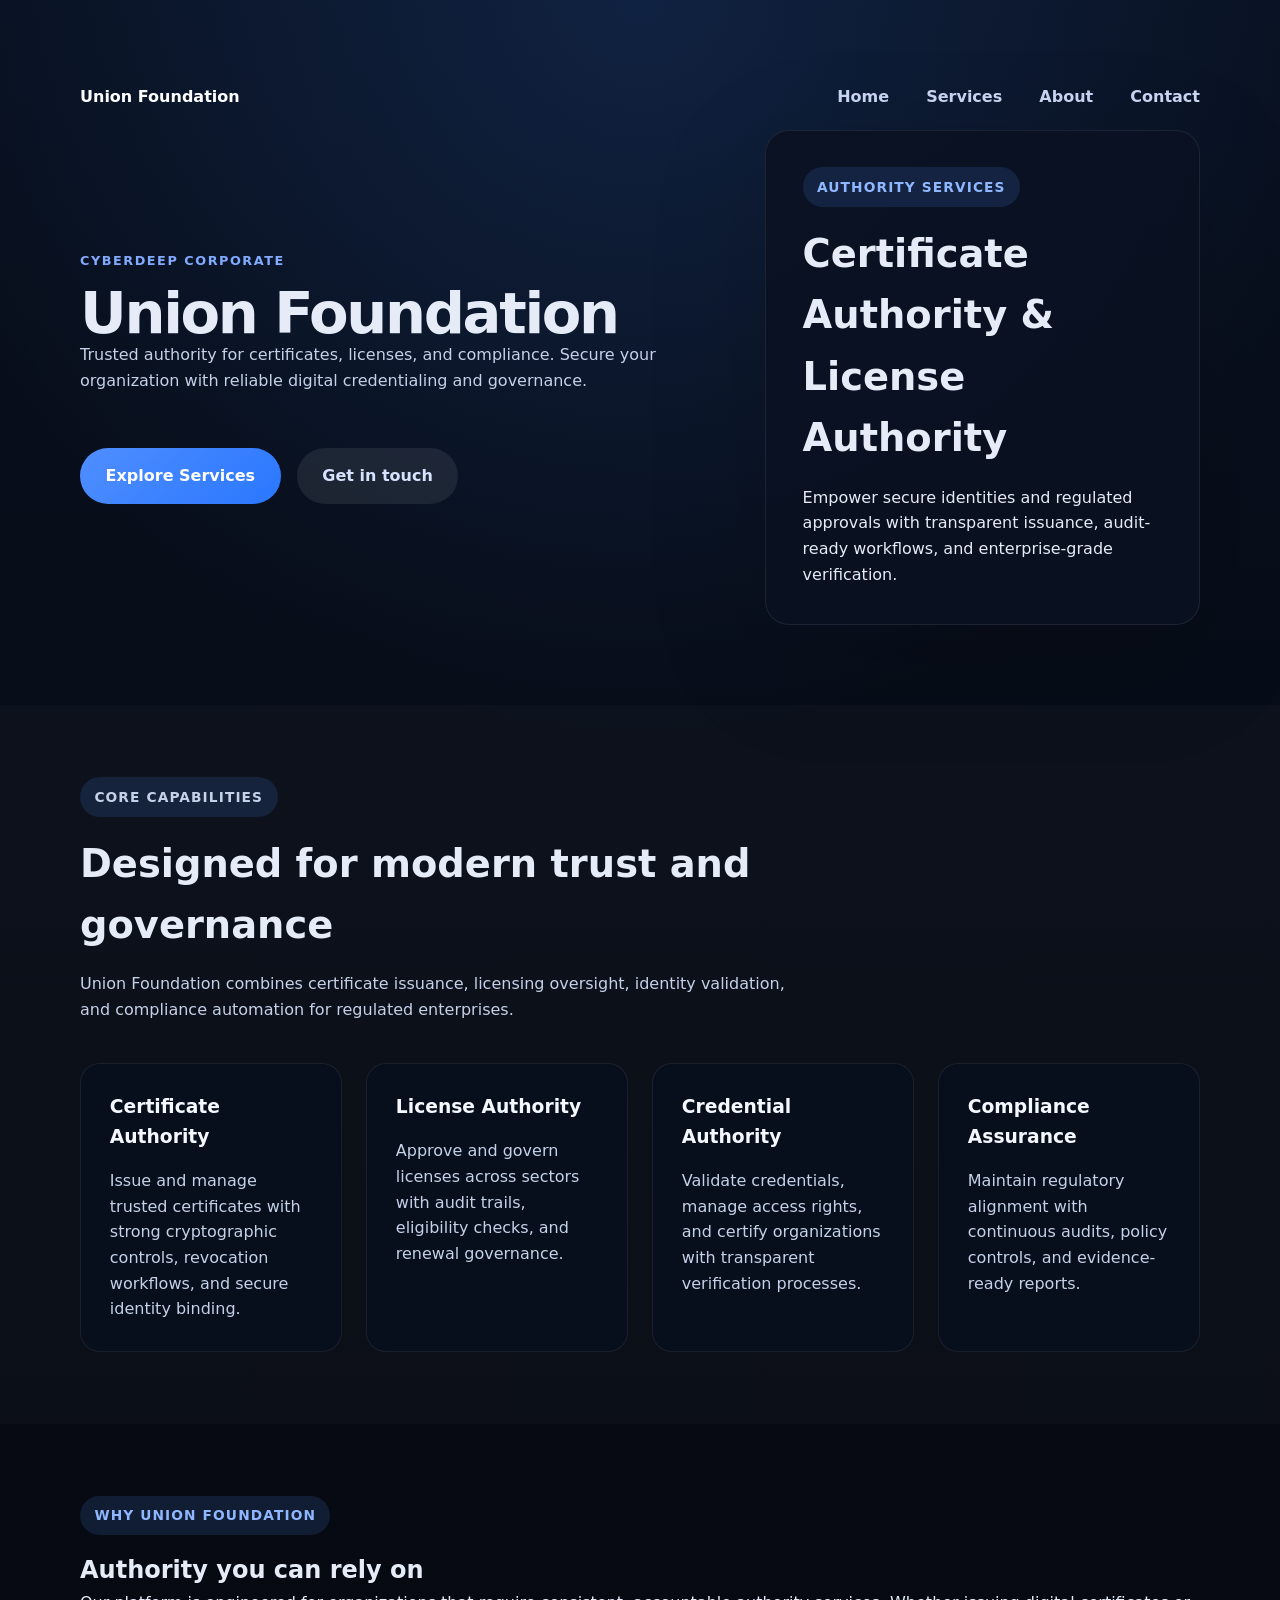
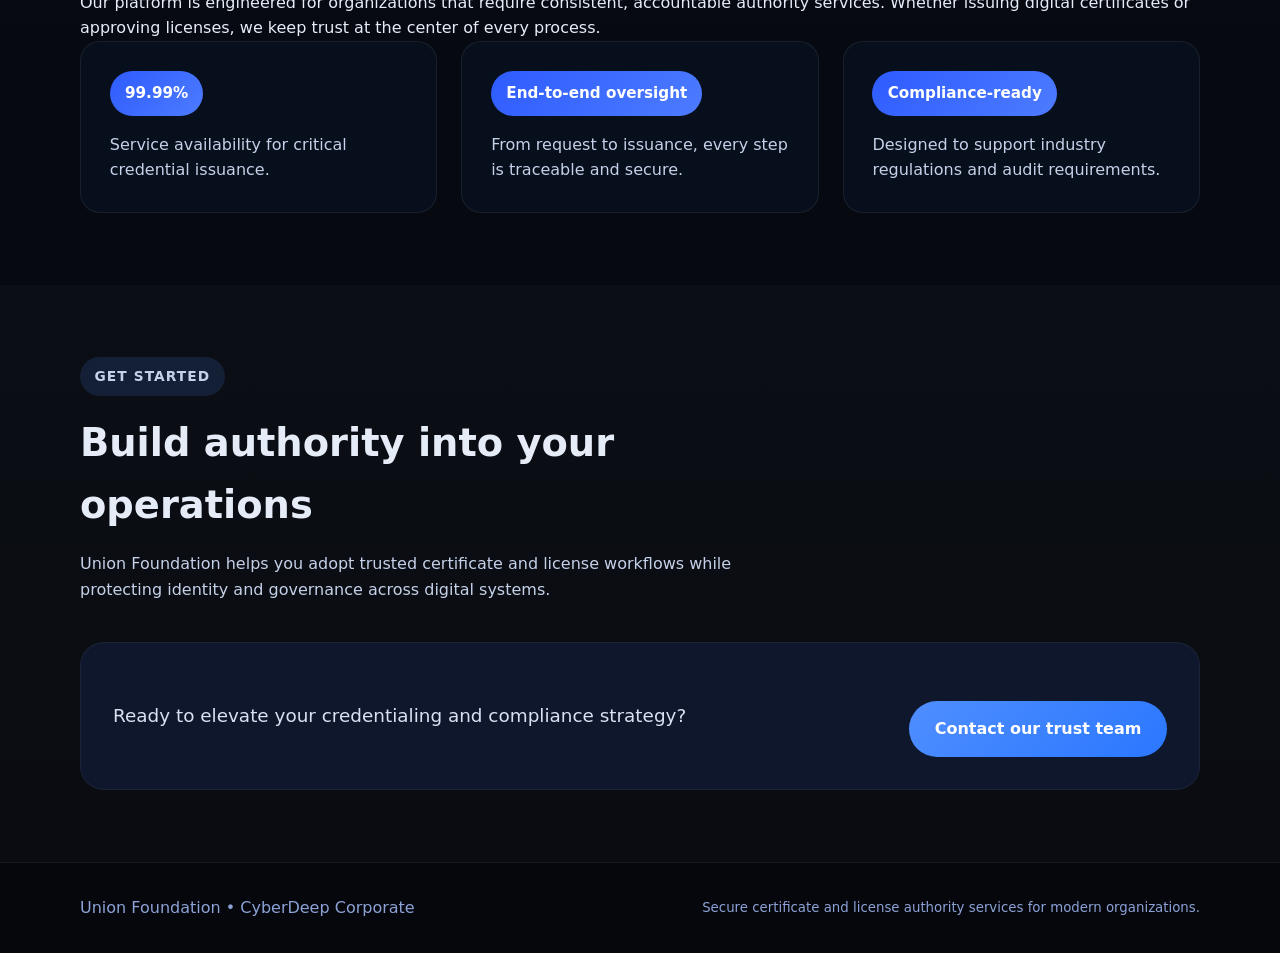
==== index.html @ 6bdfefaf "Maiden Commit" ====
<!DOCTYPE html>
<html lang="en">
  <head>
    <meta charset="UTF-8" />
    <meta name="viewport" content="width=device-width, initial-scale=1.0" />
    <meta name="theme-color" content="#0b1320" />
    <title>Union Foundation | CyberDeep Corporate</title>
    <meta
      name="description"
      content="Union Foundation is the trusted authority for certificates, licenses, and digital compliance under CyberDeep Corporate."
    />
    <link rel="stylesheet" href="styles.css" />
  </head>
  <body>
    <header class="site-header">
      <div class="container site-nav-wrap">
        <a class="brand-link" href="index.html">Union Foundation</a>
        <nav class="site-nav">
          <a href="index.html">Home</a>
          <a href="services.html">Services</a>
          <a href="about.html">About</a>
          <a href="contact.html">Contact</a>
        </nav>
      </div>

      <div class="container header-grid">
        <div>
          <p class="brand-label">CyberDeep Corporate</p>
          <h1>Union Foundation</h1>
          <p class="hero-copy">
            Trusted authority for certificates, licenses, and compliance. Secure your
            organization with reliable digital credentialing and governance.
          </p>
          <div class="hero-actions">
            <a class="btn" href="services.html">Explore Services</a>
            <a class="btn btn-secondary" href="contact.html">Get in touch</a>
          </div>
        </div>
        <div class="hero-panel">
          <span class="panel-tag">Authority Services</span>
          <h2>Certificate Authority &amp; License Authority</h2>
          <p>
            Empower secure identities and regulated approvals with transparent
            issuance, audit-ready workflows, and enterprise-grade verification.
          </p>
        </div>
      </div>
    </header>

    <main>
      <section class="section section-alt">
        <div class="container">
          <div class="section-heading">
            <p class="eyebrow">Core Capabilities</p>
            <h2>Designed for modern trust and governance</h2>
            <p>
              Union Foundation combines certificate issuance, licensing oversight,
              identity validation, and compliance automation for regulated enterprises.
            </p>
          </div>

          <div class="feature-grid">
            <article class="feature-card">
              <h3>Certificate Authority</h3>
              <p>
                Issue and manage trusted certificates with strong cryptographic controls,
                revocation workflows, and secure identity binding.
              </p>
            </article>
            <article class="feature-card">
              <h3>License Authority</h3>
              <p>
                Approve and govern licenses across sectors with audit trails,
                eligibility checks, and renewal governance.
              </p>
            </article>
            <article class="feature-card">
              <h3>Credential Authority</h3>
              <p>
                Validate credentials, manage access rights, and certify organizations
                with transparent verification processes.
              </p>
            </article>
            <article class="feature-card">
              <h3>Compliance Assurance</h3>
              <p>
                Maintain regulatory alignment with continuous audits, policy controls,
                and evidence-ready reports.
              </p>
            </article>
          </div>
        </div>
      </section>

      <section class="section">
        <div class="container two-column">
          <div>
            <p class="eyebrow">Why Union Foundation</p>
            <h2>Authority you can rely on</h2>
            <p>
              Our platform is engineered for organizations that require consistent,
              accountable authority services. Whether issuing digital certificates
              or approving licenses, we keep trust at the center of every process.
            </p>
          </div>
          <div class="stats-grid">
            <div class="stat-card">
              <span>99.99%</span>
              <p>Service availability for critical credential issuance.</p>
            </div>
            <div class="stat-card">
              <span>End-to-end oversight</span>
              <p>From request to issuance, every step is traceable and secure.</p>
            </div>
            <div class="stat-card">
              <span>Compliance-ready</span>
              <p>Designed to support industry regulations and audit requirements.</p>
            </div>
          </div>
        </div>
      </section>

      <section class="section section-alt" id="discover">
        <div class="container">
          <div class="section-heading">
            <p class="eyebrow">Get started</p>
            <h2>Build authority into your operations</h2>
            <p>
              Union Foundation helps you adopt trusted certificate and license
              workflows while protecting identity and governance across digital systems.
            </p>
          </div>
          <div class="cta-panel">
            <p>Ready to elevate your credentialing and compliance strategy?</p>
            <a class="btn" href="contact.html">Contact our trust team</a>
          </div>
        </div>
      </section>
    </main>

    <footer class="site-footer">
      <div class="container footer-grid">
        <p>Union Foundation • CyberDeep Corporate</p>
        <small>Secure certificate and license authority services for modern organizations.</small>
      </div>
    </footer>
  </body>
</html>
---- styles.css ----
* {
  box-sizing: border-box;
}

:root {
  color-scheme: dark;
  font-family: Inter, ui-sans-serif, system-ui, -apple-system, BlinkMacSystemFont, "Segoe UI", sans-serif;
  background: #070b14;
  color: #e5ecf7;
  line-height: 1.6;
}

html {
  scroll-behavior: smooth;
}

body {
  margin: 0;
  min-height: 100vh;
  background: radial-gradient(circle at top, rgba(59, 130, 246, 0.16), transparent 28%),
    linear-gradient(180deg, #08101f 0%, #070b14 42%, #05070c 100%);
}

img {
  max-width: 100%;
}

.container {
  width: min(1120px, calc(100% - 2rem));
  margin: 0 auto;
}

.site-header {
  padding: 4rem 0 5rem;
}

.header-grid {
  display: grid;
  gap: 2rem;
  grid-template-columns: minmax(0, 1.35fr) minmax(320px, 0.9fr);
  align-items: center;
}

.brand-label {
  margin: 0 0 1rem;
  color: #82aaff;
  font-weight: 700;
  letter-spacing: 0.12em;
  text-transform: uppercase;
  font-size: 0.8rem;
}

h1,
h2,
h3,
p {
  margin: 0;
}

h1 {
  font-size: clamp(3rem, 4.5vw, 4.8rem);
  line-height: 0.95;
  letter-spacing: -0.04em;
}

.hero-copy,
.section-heading p,
.feature-card p,
.stat-card p,
.process-step p,
.contact-card p,
.contact-note {
  color: #c5d1e8;
}

.hero-panel {
  padding: 2.3rem;
  border: 1px solid rgba(255, 255, 255, 0.08);
  background: rgba(10, 18, 34, 0.92);
  border-radius: 1.5rem;
  box-shadow: 0 32px 120px rgba(0, 0, 0, 0.16);
}

.panel-tag,
.eyebrow {
  display: inline-flex;
  margin-bottom: 1rem;
  padding: 0.55rem 0.9rem;
  background: rgba(80, 145, 255, 0.14);
  color: #8fb7ff;
  border-radius: 999px;
  font-size: 0.86rem;
  font-weight: 700;
  letter-spacing: 0.08em;
  text-transform: uppercase;
}

.hero-panel h2,
.section-heading h2,
.contact-panel h2 {
  font-size: clamp(2rem, 3vw, 2.8rem);
  margin: 0 0 1rem;
}

.btn {
  display: inline-flex;
  margin-top: 1.6rem;
  padding: 0.95rem 1.6rem;
  border-radius: 999px;
  background: linear-gradient(135deg, #4f8eff, #2a77ff);
  color: #fff;
  text-decoration: none;
  font-weight: 700;
  transition: transform 180ms ease, box-shadow 180ms ease;
}

.btn:hover {
  transform: translateY(-1px);
  box-shadow: 0 18px 40px rgba(46, 103, 255, 0.22);
}

.section {
  padding: 4.5rem 0;
}

.section-alt {
  background: rgba(255, 255, 255, 0.02);
}

.section-heading {
  max-width: 720px;
  margin-bottom: 2.5rem;
}

.feature-grid,
.stats-grid,
.process-grid {
  display: grid;
  gap: 1.5rem;
}

.feature-grid {
  grid-template-columns: repeat(auto-fit, minmax(220px, 1fr));
}

.feature-card,
.stat-card,
.process-step,
.contact-card {
  background: rgba(8, 16, 30, 0.92);
  border: 1px solid rgba(255, 255, 255, 0.07);
  border-radius: 1.25rem;
  padding: 1.8rem;
}

.feature-card h3,
.process-step h3 {
  margin: 0 0 1rem;
  color: #f5f8ff;
}

.stats-grid {
  grid-template-columns: repeat(3, minmax(0, 1fr));
}

.stat-card span,
.process-step span {
  display: inline-flex;
  align-items: center;
  justify-content: center;
  width: 3.2rem;
  height: 3.2rem;
  margin-bottom: 1rem;
  border-radius: 50%;
  background: linear-gradient(135deg, #2e5bff, #4d7cff);
  color: white;
  font-weight: 700;
}

.stat-card span {
  width: auto;
  height: auto;
  padding: 0.65rem 0.95rem;
  border-radius: 999px;
  font-size: 0.95rem;
}

.process-grid {
  grid-template-columns: repeat(4, minmax(0, 1fr));
}

.process-step {
  background: rgba(7, 11, 20, 0.98);
}

.contact-panel {
  display: grid;
  gap: 1.75rem;
  grid-template-columns: 1.3fr 0.9fr;
  align-items: center;
}

.contact-card {
  border: 1px solid rgba(255, 255, 255, 0.08);
  padding: 2rem;
}

.contact-label {
  margin-bottom: 1rem;
  font-weight: 700;
  letter-spacing: 0.04em;
  color: #82aaff;
}

.contact-link {
  display: inline-block;
  margin-bottom: 0.75rem;
  color: #ffffff;
  text-decoration: none;
  font-size: 1.1rem;
  font-weight: 700;
}

.contact-link:hover {
  text-decoration: underline;
}

.contact-note {
  color: #91a7d1;
  font-size: 0.95rem;
}

.site-footer {
  padding: 2rem 0;
  border-top: 1px solid rgba(255, 255, 255, 0.06);
}

.footer-grid {
  display: flex;
  justify-content: space-between;
  gap: 1rem;
  align-items: center;
}

.footer-grid p,
.footer-grid small {
  margin: 0;
  color: #8ca2d6;
}

.site-nav-wrap {
  display: flex;
  justify-content: space-between;
  align-items: center;
  padding: 1.25rem 0;
}

.brand-link {
  font-size: 1rem;
  color: #ffffff;
  font-weight: 700;
  text-decoration: none;
}

.site-nav a {
  color: #cbd7f5;
  text-decoration: none;
  margin-left: 2rem;
  font-weight: 600;
}

.site-nav a:hover {
  color: #ffffff;
}

.hero-actions {
  display: flex;
  gap: 1rem;
  flex-wrap: wrap;
  margin-top: 1.8rem;
}

.btn-secondary {
  background: rgba(255, 255, 255, 0.08);
  color: #d7e2ff;
}

.btn-secondary:hover {
  transform: translateY(-1px);
  box-shadow: 0 20px 50px rgba(97, 111, 255, 0.16);
}

.cta-panel {
  display: flex;
  align-items: center;
  justify-content: space-between;
  gap: 1.5rem;
  padding: 2rem;
  border-radius: 1.5rem;
  background: rgba(15, 25, 46, 0.95);
  border: 1px solid rgba(255, 255, 255, 0.06);
}

.cta-panel p {
  margin: 0;
  font-size: 1.15rem;
  color: #dbe0f3;
}

@media (max-width: 900px) {
  .header-grid,
  .contact-panel,
  .two-column,
  .site-nav-wrap,
  .cta-panel {
    grid-template-columns: 1fr;
    flex-direction: column;
    align-items: stretch;
  }

  .stats-grid,
  .process-grid {
    grid-template-columns: 1fr 1fr;
  }

  .site-nav {
    display: flex;
    flex-wrap: wrap;
    margin-top: 1rem;
  }

  .site-nav a {
    margin-left: 0;
    margin-right: 1.5rem;
  }
}

@media (max-width: 640px) {
  .hero-panel,
  .feature-card,
  .stat-card,
  .process-step,
  .contact-card,
  .cta-panel {
    padding: 1.5rem;
  }

  .stats-grid,
  .process-grid {
    grid-template-columns: 1fr;
  }

  .btn {
    width: 100%;
    justify-content: center;
  }
}
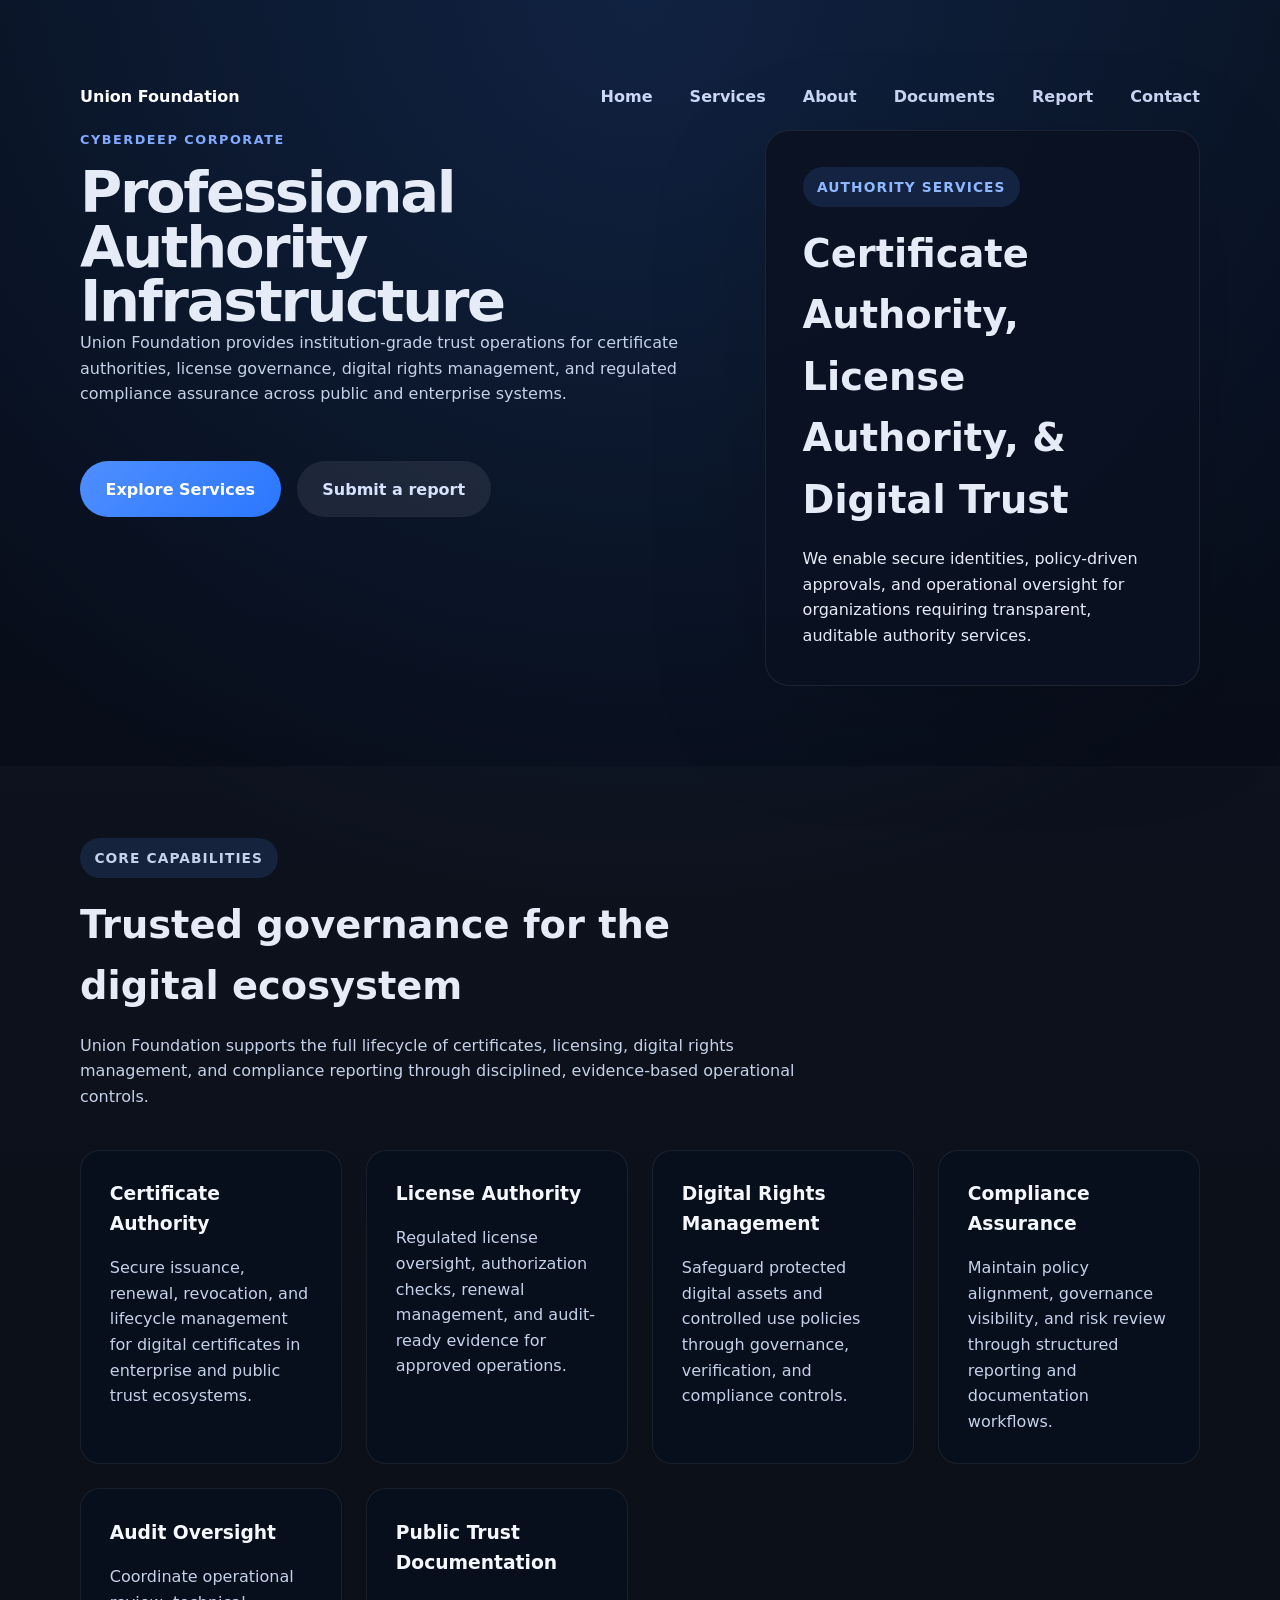
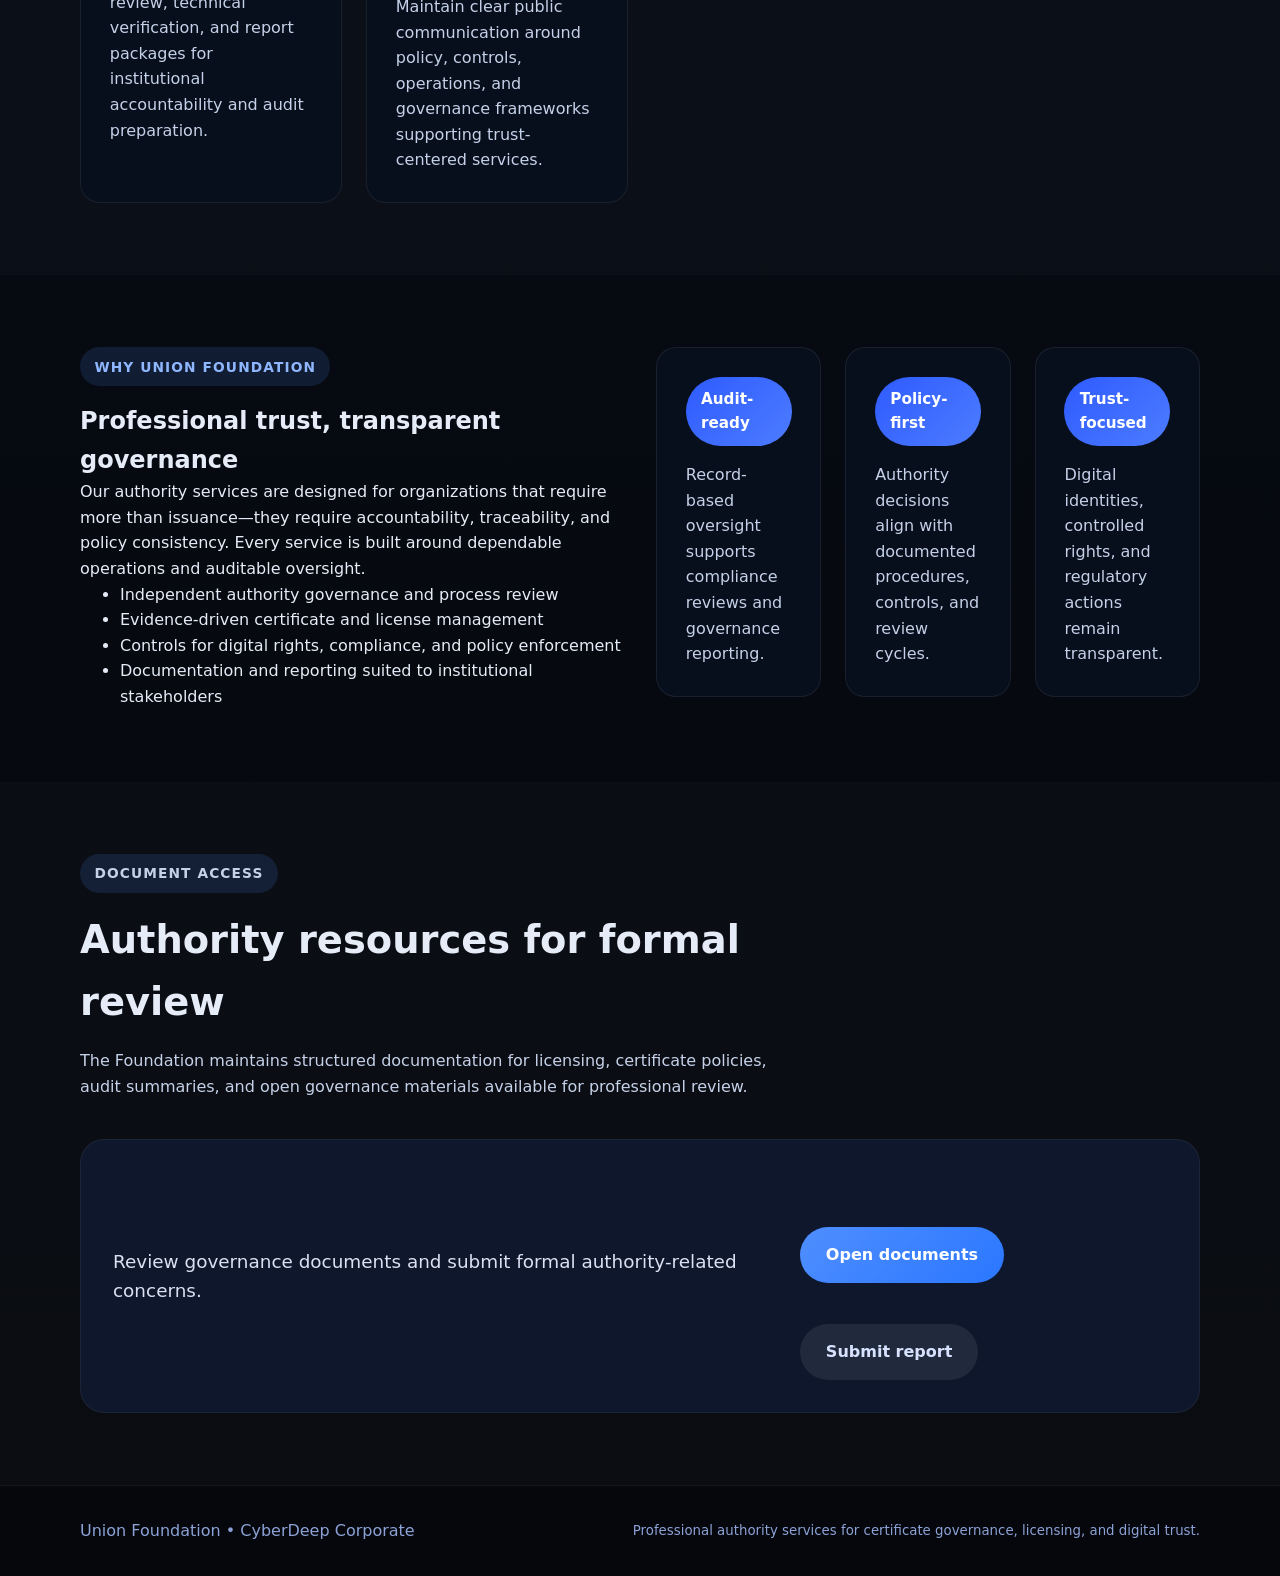
==== commit 82a42544: "Site Remake" ====
--- a/index.html
+++ b/index.html
@@ -7,7 +7,7 @@
     <title>Union Foundation | CyberDeep Corporate</title>
     <meta
       name="description"
-      content="Union Foundation is the trusted authority for certificates, licenses, and digital compliance under CyberDeep Corporate."
+      content="Union Foundation provides professional authority services including certificate issuance, licensing governance, digital rights management, audit assurance, and governance documentation."
     />
     <link rel="stylesheet" href="styles.css" />
   </head>
@@ -19,6 +19,8 @@
           <a href="index.html">Home</a>
           <a href="services.html">Services</a>
           <a href="about.html">About</a>
+          <a href="documents/index.html">Documents</a>
+          <a href="report.html">Report</a>
           <a href="contact.html">Contact</a>
         </nav>
       </div>
@@ -26,22 +28,23 @@
       <div class="container header-grid">
         <div>
           <p class="brand-label">CyberDeep Corporate</p>
-          <h1>Union Foundation</h1>
+          <h1>Professional Authority Infrastructure</h1>
           <p class="hero-copy">
-            Trusted authority for certificates, licenses, and compliance. Secure your
-            organization with reliable digital credentialing and governance.
+            Union Foundation provides institution-grade trust operations for
+            certificate authorities, license governance, digital rights management,
+            and regulated compliance assurance across public and enterprise systems.
           </p>
           <div class="hero-actions">
             <a class="btn" href="services.html">Explore Services</a>
-            <a class="btn btn-secondary" href="contact.html">Get in touch</a>
+            <a class="btn btn-secondary" href="report.html">Submit a report</a>
           </div>
         </div>
         <div class="hero-panel">
           <span class="panel-tag">Authority Services</span>
-          <h2>Certificate Authority &amp; License Authority</h2>
+          <h2>Certificate Authority, License Authority, &amp; Digital Trust</h2>
           <p>
-            Empower secure identities and regulated approvals with transparent
-            issuance, audit-ready workflows, and enterprise-grade verification.
+            We enable secure identities, policy-driven approvals, and operational oversight for
+            organizations requiring transparent, auditable authority services.
           </p>
         </div>
       </div>
@@ -52,10 +55,11 @@
         <div class="container">
           <div class="section-heading">
             <p class="eyebrow">Core Capabilities</p>
-            <h2>Designed for modern trust and governance</h2>
+            <h2>Trusted governance for the digital ecosystem</h2>
             <p>
-              Union Foundation combines certificate issuance, licensing oversight,
-              identity validation, and compliance automation for regulated enterprises.
+              Union Foundation supports the full lifecycle of certificates, licensing,
+              digital rights management, and compliance reporting through disciplined,
+              evidence-based operational controls.
             </p>
           </div>
 
@@ -63,29 +67,43 @@
             <article class="feature-card">
               <h3>Certificate Authority</h3>
               <p>
-                Issue and manage trusted certificates with strong cryptographic controls,
-                revocation workflows, and secure identity binding.
+                Secure issuance, renewal, revocation, and lifecycle management for digital
+                certificates in enterprise and public trust ecosystems.
               </p>
             </article>
             <article class="feature-card">
               <h3>License Authority</h3>
               <p>
-                Approve and govern licenses across sectors with audit trails,
-                eligibility checks, and renewal governance.
+                Regulated license oversight, authorization checks, renewal management,
+                and audit-ready evidence for approved operations.
               </p>
             </article>
             <article class="feature-card">
-              <h3>Credential Authority</h3>
+              <h3>Digital Rights Management</h3>
               <p>
-                Validate credentials, manage access rights, and certify organizations
-                with transparent verification processes.
+                Safeguard protected digital assets and controlled use policies through
+                governance, verification, and compliance controls.
               </p>
             </article>
             <article class="feature-card">
               <h3>Compliance Assurance</h3>
               <p>
-                Maintain regulatory alignment with continuous audits, policy controls,
-                and evidence-ready reports.
+                Maintain policy alignment, governance visibility, and risk review through
+                structured reporting and documentation workflows.
+              </p>
+            </article>
+            <article class="feature-card">
+              <h3>Audit Oversight</h3>
+              <p>
+                Coordinate operational review, technical verification, and report packages
+                for institutional accountability and audit preparation.
+              </p>
+            </article>
+            <article class="feature-card">
+              <h3>Public Trust Documentation</h3>
+              <p>
+                Maintain clear public communication around policy, controls, operations,
+                and governance frameworks supporting trust-centered services.
               </p>
             </article>
           </div>
@@ -96,25 +114,31 @@
         <div class="container two-column">
           <div>
             <p class="eyebrow">Why Union Foundation</p>
-            <h2>Authority you can rely on</h2>
+            <h2>Professional trust, transparent governance</h2>
             <p>
-              Our platform is engineered for organizations that require consistent,
-              accountable authority services. Whether issuing digital certificates
-              or approving licenses, we keep trust at the center of every process.
+              Our authority services are designed for organizations that require more than
+              issuance—they require accountability, traceability, and policy consistency.
+              Every service is built around dependable operations and auditable oversight.
             </p>
+            <ul class="check-list">
+              <li>Independent authority governance and process review</li>
+              <li>Evidence-driven certificate and license management</li>
+              <li>Controls for digital rights, compliance, and policy enforcement</li>
+              <li>Documentation and reporting suited to institutional stakeholders</li>
+            </ul>
           </div>
           <div class="stats-grid">
             <div class="stat-card">
-              <span>99.99%</span>
-              <p>Service availability for critical credential issuance.</p>
+              <span>Audit-ready</span>
+              <p>Record-based oversight supports compliance reviews and governance reporting.</p>
             </div>
             <div class="stat-card">
-              <span>End-to-end oversight</span>
-              <p>From request to issuance, every step is traceable and secure.</p>
+              <span>Policy-first</span>
+              <p>Authority decisions align with documented procedures, controls, and review cycles.</p>
             </div>
             <div class="stat-card">
-              <span>Compliance-ready</span>
-              <p>Designed to support industry regulations and audit requirements.</p>
+              <span>Trust-focused</span>
+              <p>Digital identities, controlled rights, and regulatory actions remain transparent.</p>
             </div>
           </div>
         </div>
@@ -123,16 +147,19 @@
       <section class="section section-alt" id="discover">
         <div class="container">
           <div class="section-heading">
-            <p class="eyebrow">Get started</p>
-            <h2>Build authority into your operations</h2>
+            <p class="eyebrow">Document access</p>
+            <h2>Authority resources for formal review</h2>
             <p>
-              Union Foundation helps you adopt trusted certificate and license
-              workflows while protecting identity and governance across digital systems.
+              The Foundation maintains structured documentation for licensing, certificate
+              policies, audit summaries, and open governance materials available for professional review.
             </p>
           </div>
           <div class="cta-panel">
-            <p>Ready to elevate your credentialing and compliance strategy?</p>
-            <a class="btn" href="contact.html">Contact our trust team</a>
+            <p>Review governance documents and submit formal authority-related concerns.</p>
+            <div class="cta-actions">
+              <a class="btn" href="documents/index.html">Open documents</a>
+              <a class="btn btn-secondary" href="report.html">Submit report</a>
+            </div>
           </div>
         </div>
       </section>
@@ -141,7 +168,7 @@
     <footer class="site-footer">
       <div class="container footer-grid">
         <p>Union Foundation • CyberDeep Corporate</p>
-        <small>Secure certificate and license authority services for modern organizations.</small>
+        <small>Professional authority services for certificate governance, licensing, and digital trust.</small>
       </div>
     </footer>
   </body>
--- a/styles.css
+++ b/styles.css
@@ -25,20 +25,39 @@
   max-width: 100%;
 }
 
+a {
+  color: inherit;
+}
+
 .container {
   width: min(1120px, calc(100% - 2rem));
   margin: 0 auto;
 }
 
+.header-grid,
+.two-column,
+.contact-panel,
+.report-layout {
+  display: grid;
+  gap: 2rem;
+  align-items: start;
+}
+
+.header-grid {
+  grid-template-columns: minmax(0, 1.35fr) minmax(320px, 0.9fr);
+}
+
+.two-column,
+.contact-panel {
+  grid-template-columns: repeat(2, minmax(0, 1fr));
+}
+
+.report-layout {
+  grid-template-columns: minmax(0, 0.9fr) minmax(0, 1.4fr);
+}
+
 .site-header {
   padding: 4rem 0 5rem;
-}
-
-.header-grid {
-  display: grid;
-  gap: 2rem;
-  grid-template-columns: minmax(0, 1.35fr) minmax(320px, 0.9fr);
-  align-items: center;
 }
 
 .brand-label {
@@ -53,7 +72,8 @@
 h1,
 h2,
 h3,
-p {
+p,
+ul {
   margin: 0;
 }
 
@@ -69,7 +89,10 @@
 .stat-card p,
 .process-step p,
 .contact-card p,
-.contact-note {
+.contact-note,
+.notice-box p,
+.report-list li,
+label {
   color: #c5d1e8;
 }
 
@@ -107,10 +130,12 @@
   margin-top: 1.6rem;
   padding: 0.95rem 1.6rem;
   border-radius: 999px;
+  border: none;
   background: linear-gradient(135deg, #4f8eff, #2a77ff);
   color: #fff;
   text-decoration: none;
   font-weight: 700;
+  cursor: pointer;
   transition: transform 180ms ease, box-shadow 180ms ease;
 }
 
@@ -273,7 +298,8 @@
   color: #ffffff;
 }
 
-.hero-actions {
+.hero-actions,
+.cta-actions {
   display: flex;
   gap: 1rem;
   flex-wrap: wrap;
@@ -307,12 +333,91 @@
   color: #dbe0f3;
 }
 
+.notice-box {
+  margin-top: 1.5rem;
+  border-color: rgba(105, 157, 255, 0.4);
+  background: rgba(18, 31, 52, 0.8);
+}
+
+.notice-box strong {
+  display: block;
+  color: #f1f7ff;
+  margin-bottom: 0.4rem;
+}
+
+.report-form,
+.document-page {
+  background: rgba(7, 11, 20, 0.9);
+  border: 1px solid rgba(255, 255, 255, 0.07);
+  border-radius: 1.4rem;
+  padding: 2rem;
+}
+
+.form-grid {
+  display: grid;
+  gap: 1rem;
+  grid-template-columns: repeat(2, minmax(0, 1fr));
+  margin-bottom: 1rem;
+}
+
+label {
+  display: grid;
+  gap: 0.6rem;
+  font-weight: 600;
+}
+
+input,
+select,
+textarea {
+  width: 100%;
+  border: 1px solid rgba(255, 255, 255, 0.12);
+  border-radius: 0.9rem;
+  background: rgba(17, 23, 35, 0.95);
+  color: #edf3ff;
+  padding: 0.8rem 0.9rem;
+  font: inherit;
+}
+
+textarea {
+  resize: vertical;
+  min-height: 120px;
+}
+
+.doc-list {
+  list-style: none;
+  padding: 0;
+  margin: 1.5rem 0 0;
+  display: grid;
+  gap: 0.85rem;
+}
+
+.doc-list a {
+  color: #eaf2ff;
+  text-decoration: none;
+}
+
+.doc-list a:hover {
+  text-decoration: underline;
+}
+
+.doc-card p,
+.doc-card ul {
+  color: #c5d1e8;
+}
+
+.doc-card ul {
+  padding-left: 1.1rem;
+  margin: 0;
+}
+
 @media (max-width: 900px) {
   .header-grid,
   .contact-panel,
   .two-column,
+  .report-layout,
   .site-nav-wrap,
-  .cta-panel {
+  .cta-panel,
+  .form-grid {
     grid-template-columns: 1fr;
     flex-direction: column;
     align-items: stretch;
@@ -341,7 +446,11 @@
   .stat-card,
   .process-step,
   .contact-card,
-  .cta-panel {
+  .cta-panel,
+  .doc-card,
+  .notice-box,
+  .report-form,
+  .document-page {
     padding: 1.5rem;
   }
 
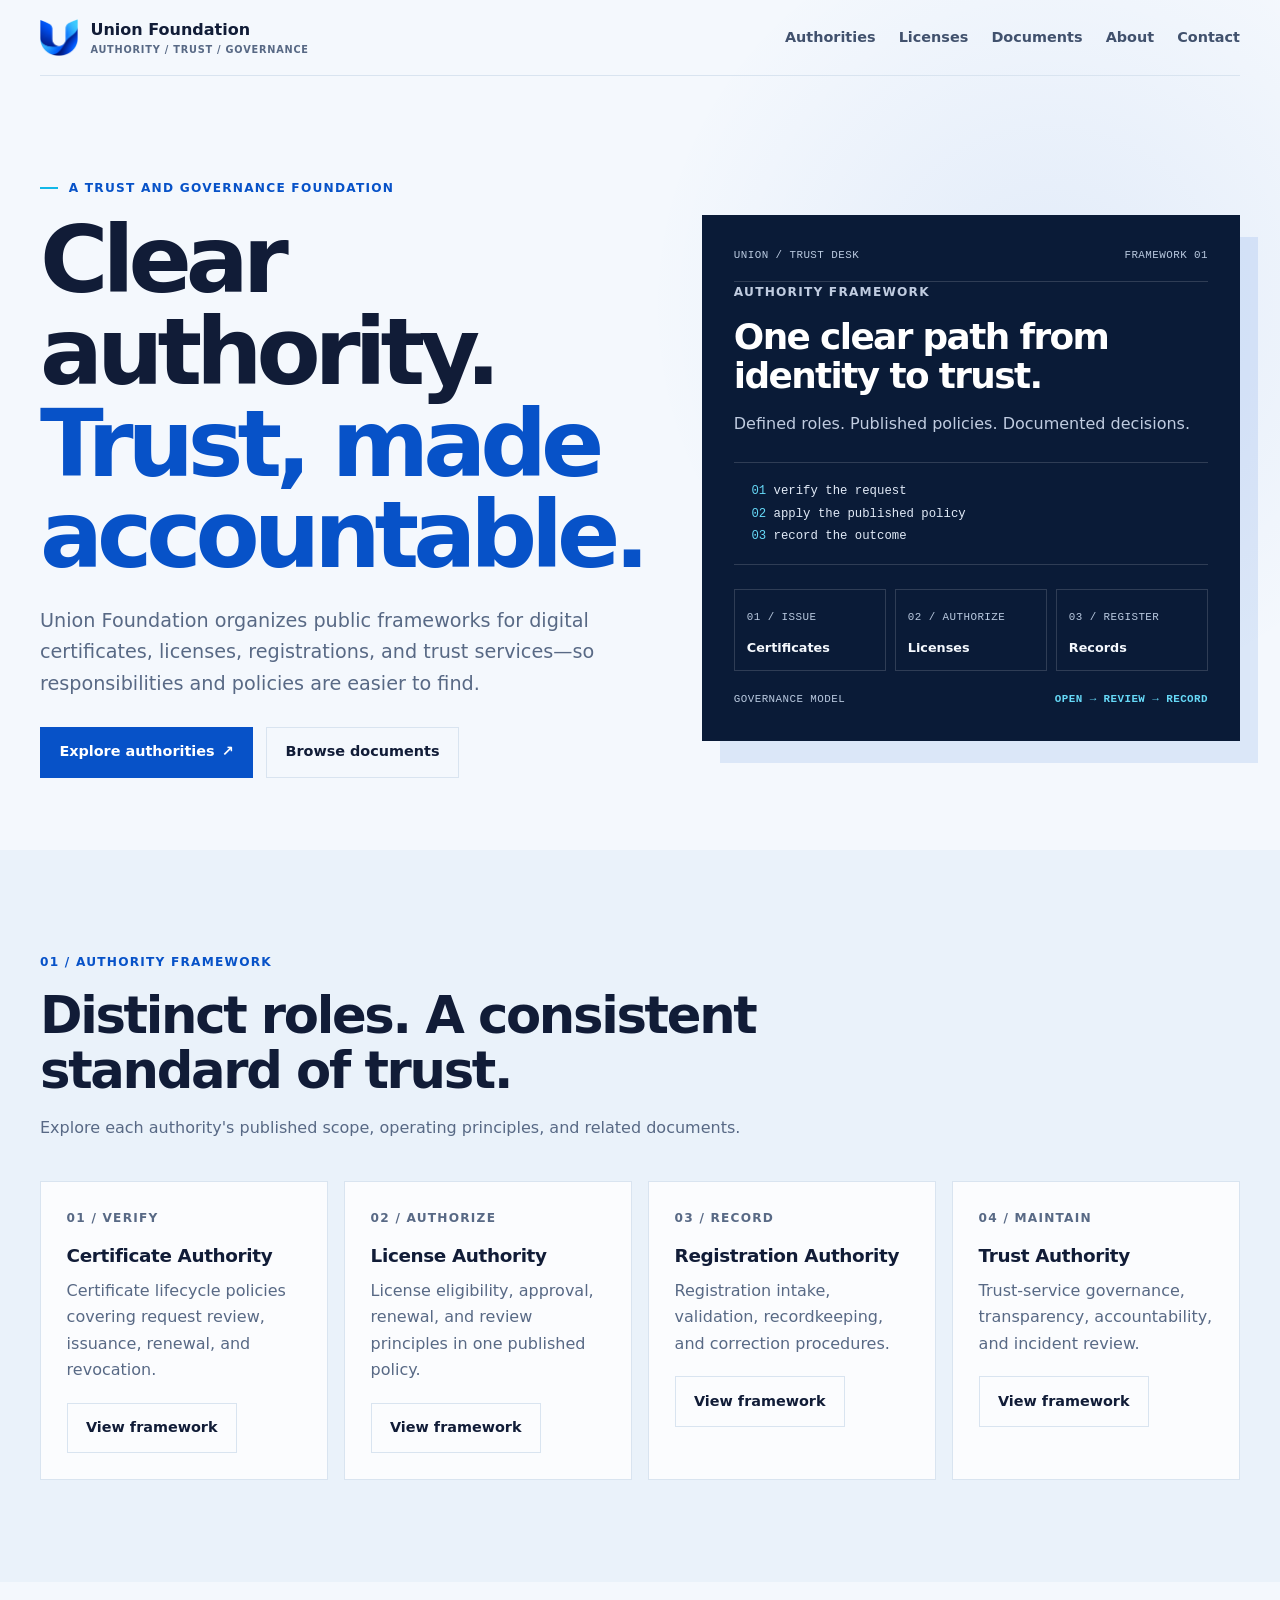
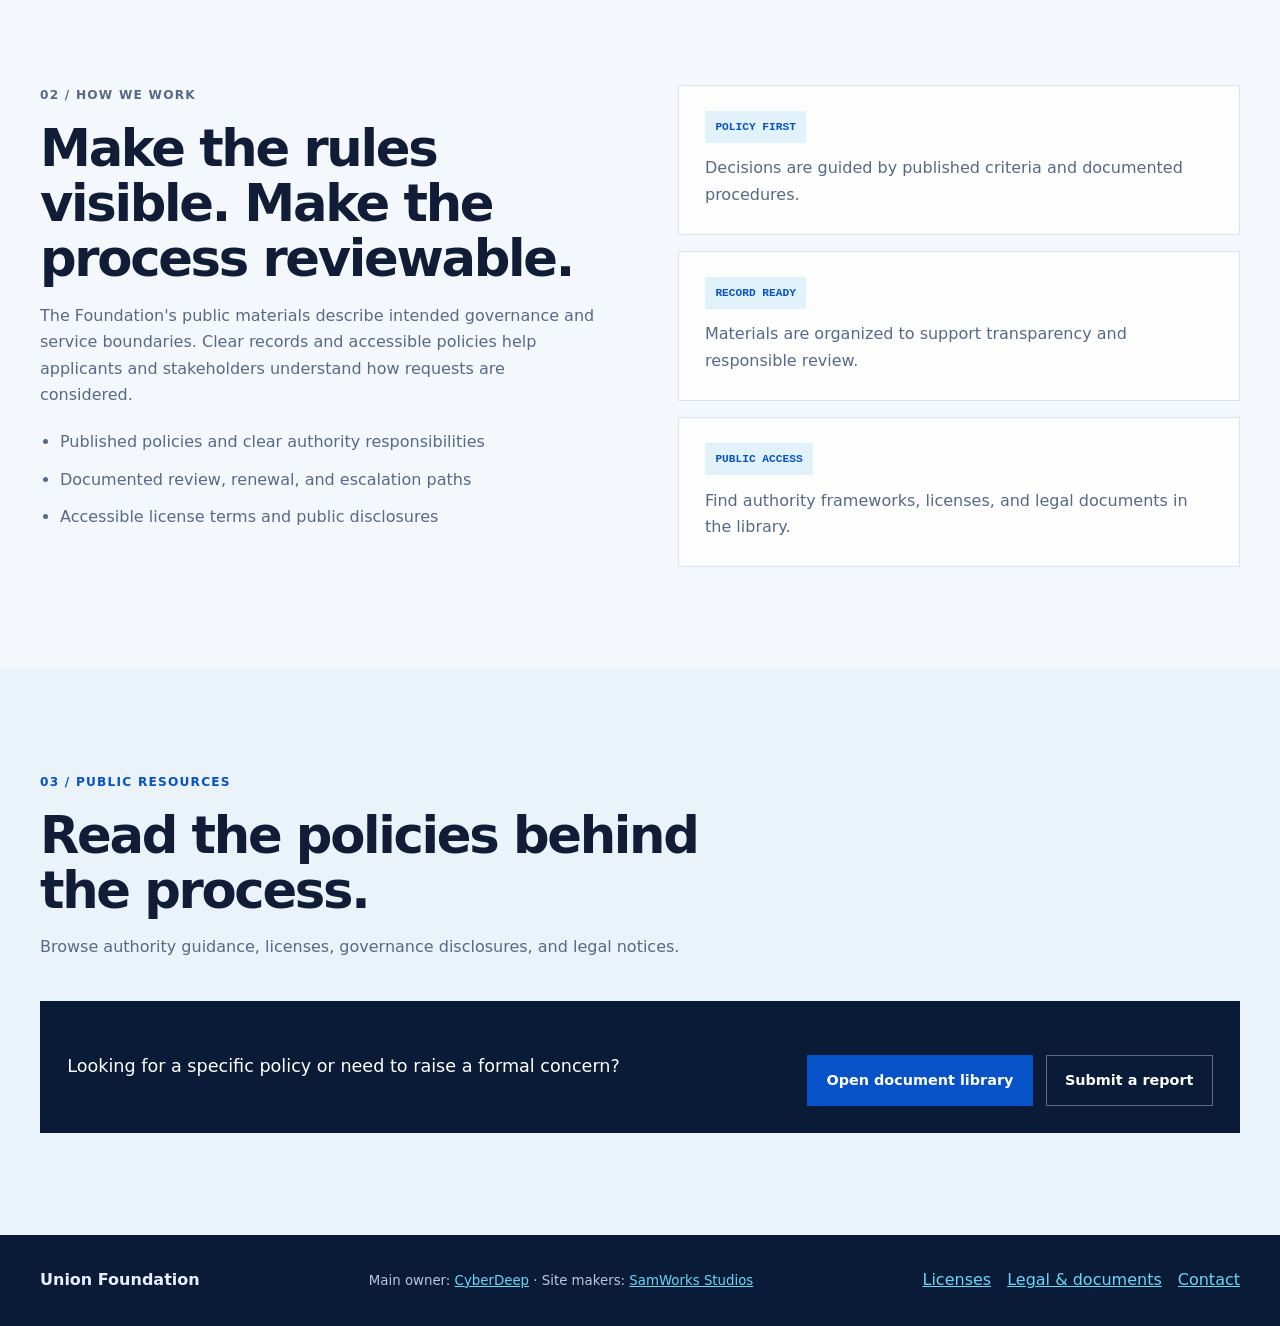
==== commit e11fe359: "Full Remake" ====
--- a/index.html
+++ b/index.html
@@ -1,175 +1,178 @@
-<!DOCTYPE html>
-<html lang="en">
-  <head>
-    <meta charset="UTF-8" />
-    <meta name="viewport" content="width=device-width, initial-scale=1.0" />
-    <meta name="theme-color" content="#0b1320" />
-    <title>Union Foundation | CyberDeep Corporate</title>
-    <meta
-      name="description"
-      content="Union Foundation provides professional authority services including certificate issuance, licensing governance, digital rights management, audit assurance, and governance documentation."
-    />
-    <link rel="stylesheet" href="styles.css" />
-  </head>
-  <body>
-    <header class="site-header">
-      <div class="container site-nav-wrap">
-        <a class="brand-link" href="index.html">Union Foundation</a>
-        <nav class="site-nav">
-          <a href="index.html">Home</a>
-          <a href="services.html">Services</a>
-          <a href="about.html">About</a>
-          <a href="documents/index.html">Documents</a>
-          <a href="report.html">Report</a>
-          <a href="contact.html">Contact</a>
-        </nav>
-      </div>
-
-      <div class="container header-grid">
-        <div>
-          <p class="brand-label">CyberDeep Corporate</p>
-          <h1>Professional Authority Infrastructure</h1>
-          <p class="hero-copy">
-            Union Foundation provides institution-grade trust operations for
-            certificate authorities, license governance, digital rights management,
-            and regulated compliance assurance across public and enterprise systems.
-          </p>
-          <div class="hero-actions">
-            <a class="btn" href="services.html">Explore Services</a>
-            <a class="btn btn-secondary" href="report.html">Submit a report</a>
-          </div>
-        </div>
-        <div class="hero-panel">
-          <span class="panel-tag">Authority Services</span>
-          <h2>Certificate Authority, License Authority, &amp; Digital Trust</h2>
-          <p>
-            We enable secure identities, policy-driven approvals, and operational oversight for
-            organizations requiring transparent, auditable authority services.
-          </p>
-        </div>
-      </div>
-    </header>
-
-    <main>
-      <section class="section section-alt">
-        <div class="container">
-          <div class="section-heading">
-            <p class="eyebrow">Core Capabilities</p>
-            <h2>Trusted governance for the digital ecosystem</h2>
-            <p>
-              Union Foundation supports the full lifecycle of certificates, licensing,
-              digital rights management, and compliance reporting through disciplined,
-              evidence-based operational controls.
-            </p>
-          </div>
-
-          <div class="feature-grid">
-            <article class="feature-card">
-              <h3>Certificate Authority</h3>
-              <p>
-                Secure issuance, renewal, revocation, and lifecycle management for digital
-                certificates in enterprise and public trust ecosystems.
-              </p>
-            </article>
-            <article class="feature-card">
-              <h3>License Authority</h3>
-              <p>
-                Regulated license oversight, authorization checks, renewal management,
-                and audit-ready evidence for approved operations.
-              </p>
-            </article>
-            <article class="feature-card">
-              <h3>Digital Rights Management</h3>
-              <p>
-                Safeguard protected digital assets and controlled use policies through
-                governance, verification, and compliance controls.
-              </p>
-            </article>
-            <article class="feature-card">
-              <h3>Compliance Assurance</h3>
-              <p>
-                Maintain policy alignment, governance visibility, and risk review through
-                structured reporting and documentation workflows.
-              </p>
-            </article>
-            <article class="feature-card">
-              <h3>Audit Oversight</h3>
-              <p>
-                Coordinate operational review, technical verification, and report packages
-                for institutional accountability and audit preparation.
-              </p>
-            </article>
-            <article class="feature-card">
-              <h3>Public Trust Documentation</h3>
-              <p>
-                Maintain clear public communication around policy, controls, operations,
-                and governance frameworks supporting trust-centered services.
-              </p>
-            </article>
-          </div>
-        </div>
-      </section>
-
-      <section class="section">
-        <div class="container two-column">
-          <div>
-            <p class="eyebrow">Why Union Foundation</p>
-            <h2>Professional trust, transparent governance</h2>
-            <p>
-              Our authority services are designed for organizations that require more than
-              issuance—they require accountability, traceability, and policy consistency.
-              Every service is built around dependable operations and auditable oversight.
-            </p>
-            <ul class="check-list">
-              <li>Independent authority governance and process review</li>
-              <li>Evidence-driven certificate and license management</li>
-              <li>Controls for digital rights, compliance, and policy enforcement</li>
-              <li>Documentation and reporting suited to institutional stakeholders</li>
-            </ul>
-          </div>
-          <div class="stats-grid">
-            <div class="stat-card">
-              <span>Audit-ready</span>
-              <p>Record-based oversight supports compliance reviews and governance reporting.</p>
-            </div>
-            <div class="stat-card">
-              <span>Policy-first</span>
-              <p>Authority decisions align with documented procedures, controls, and review cycles.</p>
-            </div>
-            <div class="stat-card">
-              <span>Trust-focused</span>
-              <p>Digital identities, controlled rights, and regulatory actions remain transparent.</p>
-            </div>
-          </div>
-        </div>
-      </section>
-
-      <section class="section section-alt" id="discover">
-        <div class="container">
-          <div class="section-heading">
-            <p class="eyebrow">Document access</p>
-            <h2>Authority resources for formal review</h2>
-            <p>
-              The Foundation maintains structured documentation for licensing, certificate
-              policies, audit summaries, and open governance materials available for professional review.
-            </p>
-          </div>
-          <div class="cta-panel">
-            <p>Review governance documents and submit formal authority-related concerns.</p>
-            <div class="cta-actions">
-              <a class="btn" href="documents/index.html">Open documents</a>
-              <a class="btn btn-secondary" href="report.html">Submit report</a>
-            </div>
-          </div>
-        </div>
-      </section>
-    </main>
-
-    <footer class="site-footer">
-      <div class="container footer-grid">
-        <p>Union Foundation • CyberDeep Corporate</p>
-        <small>Professional authority services for certificate governance, licensing, and digital trust.</small>
-      </div>
-    </footer>
-  </body>
-</html>
+<!DOCTYPE html>
+<html lang="en">
+  <head>
+    <meta charset="UTF-8" />
+    <meta name="viewport" content="width=device-width, initial-scale=1" />
+    <meta name="theme-color" content="#f4f8fd" />
+    <meta name="description" content="Union Foundation publishes authority frameworks, public policies, and governance documents for certificate, licensing, registration, and digital trust services." />
+    <link rel="canonical" href="https://union.cyberdeep.qzz.io/" />
+    <meta property="og:type" content="website" />
+    <meta property="og:title" content="Union Foundation | Authority &amp; Trust" />
+    <meta property="og:description" content="Clear authority frameworks. Accountable digital trust." />
+    <meta property="og:url" content="https://union.cyberdeep.qzz.io/" />
+    <title>Union Foundation | Authority &amp; Trust</title>
+    <script type="application/ld+json">
+      {
+        "@context": "https://schema.org",
+        "@type": "Organization",
+        "name": "Union Foundation",
+        "url": "https://union.cyberdeep.qzz.io/",
+        "logo": "https://union.cyberdeep.qzz.io/Logo-nbg.png",
+        "parentOrganization": {
+          "@type": "Organization",
+          "name": "CyberDeep",
+          "url": "https://cyberdeep.qzz.io/"
+        },
+        "creator": {
+          "@type": "Organization",
+          "name": "SamWorks Studios",
+          "url": "https://samworks.cyberdeep.qzz.io/"
+        }
+      }
+    </script>
+    <link rel="stylesheet" href="styles.css" />
+      <link rel="icon" type="image/png" href="Logo-nbg.png" />
+    <meta property="og:site_name" content="Union Foundation" />
+    <meta property="og:image" content="https://union.cyberdeep.qzz.io/social-card.svg" />
+    <meta property="og:image:alt" content="Union Foundation ? clear authority, trust made accountable." />
+    <meta name="twitter:card" content="summary_large_image" />
+    <meta name="twitter:title" content="Union Foundation | Authority &amp; Trust" />
+    <meta name="twitter:description" content="Union Foundation publishes authority frameworks, public policies, and governance documents for certificate, licensing, registration, and digital trust services." />
+    <meta name="twitter:image" content="https://union.cyberdeep.qzz.io/social-card.svg" />
+  </head>
+  <body>
+    <header class="site-header">
+      <div class="container site-nav-wrap">
+        <a class="brand-link" href="index.html" aria-label="Union Foundation home">
+          <img class="brand-mark" src="Logo-nbg.png" alt="" width="40" height="40" />
+          <span class="brand-copy">Union Foundation<small>AUTHORITY / TRUST / GOVERNANCE</small></span>
+        </a>
+        <nav class="site-nav" aria-label="Main navigation">
+          <a href="Authority/index.html">Authorities</a>
+          <a href="Licenses/index.html">Licenses</a>
+          <a href="docs/index.html">Documents</a>
+          <a href="about.html">About</a>
+          <a href="contact.html">Contact</a>
+        </nav>
+      </div>
+      <div class="container header-grid">
+        <div>
+          <p class="brand-label">A trust and governance foundation</p>
+          <h1>Clear authority.<br /><em>Trust, made accountable.</em></h1>
+          <p class="hero-copy">
+            Union Foundation organizes public frameworks for digital certificates, licenses,
+            registrations, and trust services—so responsibilities and policies are easier to find.
+          </p>
+          <div class="hero-actions">
+            <a class="btn" href="Authority/index.html">Explore authorities <span aria-hidden="true">↗</span></a>
+            <a class="btn btn-secondary" href="docs/index.html">Browse documents</a>
+          </div>
+        </div>
+        <aside class="hero-panel" aria-label="Authority service overview">
+          <div class="panel-topline"><span>UNION / TRUST DESK</span><span>FRAMEWORK 01</span></div>
+          <p class="panel-tag">Authority framework</p>
+          <h2>One clear path from identity to trust.</h2>
+          <p>Defined roles. Published policies. Documented decisions.</p>
+          <div class="pipeline-code">
+            <span>01</span> verify the request<br />
+            <span>02</span> apply the published policy<br />
+            <span>03</span> record the outcome
+          </div>
+          <div class="pipeline-steps">
+            <div><span>01 / ISSUE</span><strong>Certificates</strong></div>
+            <div><span>02 / AUTHORIZE</span><strong>Licenses</strong></div>
+            <div><span>03 / REGISTER</span><strong>Records</strong></div>
+          </div>
+          <div class="panel-foot"><span>GOVERNANCE MODEL</span><strong>OPEN → REVIEW → RECORD</strong></div>
+        </aside>
+      </div>
+    </header>
+
+    <main>
+      <section class="section section-alt">
+        <div class="container">
+          <div class="section-heading">
+            <p class="eyebrow">01 / Authority framework</p>
+            <h2>Distinct roles. A consistent standard of trust.</h2>
+            <p>Explore each authority's published scope, operating principles, and related documents.</p>
+          </div>
+          <div class="feature-grid">
+            <article class="feature-card">
+              <p class="eyebrow">01 / Verify</p>
+              <h3>Certificate Authority</h3>
+              <p>Certificate lifecycle policies covering request review, issuance, renewal, and revocation.</p>
+              <a class="btn btn-secondary" href="Authority/certificate-authority.html">View framework</a>
+            </article>
+            <article class="feature-card">
+              <p class="eyebrow">02 / Authorize</p>
+              <h3>License Authority</h3>
+              <p>License eligibility, approval, renewal, and review principles in one published policy.</p>
+              <a class="btn btn-secondary" href="Authority/license-authority.html">View framework</a>
+            </article>
+            <article class="feature-card">
+              <p class="eyebrow">03 / Record</p>
+              <h3>Registration Authority</h3>
+              <p>Registration intake, validation, recordkeeping, and correction procedures.</p>
+              <a class="btn btn-secondary" href="Authority/registration-authority.html">View framework</a>
+            </article>
+            <article class="feature-card">
+              <p class="eyebrow">04 / Maintain</p>
+              <h3>Trust Authority</h3>
+              <p>Trust-service governance, transparency, accountability, and incident review.</p>
+              <a class="btn btn-secondary" href="Authority/trust-authority.html">View framework</a>
+            </article>
+          </div>
+        </div>
+      </section>
+
+      <section class="section">
+        <div class="container two-column">
+          <div>
+            <p class="eyebrow">02 / How we work</p>
+            <h2>Make the rules visible. Make the process reviewable.</h2>
+            <p>
+              The Foundation's public materials describe intended governance and service boundaries.
+              Clear records and accessible policies help applicants and stakeholders understand how
+              requests are considered.
+            </p>
+            <ul class="check-list">
+              <li>Published policies and clear authority responsibilities</li>
+              <li>Documented review, renewal, and escalation paths</li>
+              <li>Accessible license terms and public disclosures</li>
+            </ul>
+          </div>
+          <div class="stats-grid">
+            <div class="stat-card"><span>POLICY FIRST</span><p>Decisions are guided by published criteria and documented procedures.</p></div>
+            <div class="stat-card"><span>RECORD READY</span><p>Materials are organized to support transparency and responsible review.</p></div>
+            <div class="stat-card"><span>PUBLIC ACCESS</span><p>Find authority frameworks, licenses, and legal documents in the library.</p></div>
+          </div>
+        </div>
+      </section>
+
+      <section class="section section-alt">
+        <div class="container">
+          <div class="section-heading">
+            <p class="eyebrow">03 / Public resources</p>
+            <h2>Read the policies behind the process.</h2>
+            <p>Browse authority guidance, licenses, governance disclosures, and legal notices.</p>
+          </div>
+          <div class="cta-panel">
+            <p>Looking for a specific policy or need to raise a formal concern?</p>
+            <div class="cta-actions">
+              <a class="btn" href="docs/index.html">Open document library</a>
+              <a class="btn btn-secondary" href="report.html">Submit a report</a>
+            </div>
+          </div>
+        </div>
+      </section>
+    </main>
+
+    <footer class="site-footer">
+      <div class="container footer-grid">
+        <p>Union Foundation</p>
+        <small>Main owner: <a href="https://cyberdeep.qzz.io">CyberDeep</a> · Site makers: <a href="https://samworks.cyberdeep.qzz.io">SamWorks Studios</a></small>
+        <div class="footer-links"><a href="Licenses/index.html">Licenses</a><a href="docs/index.html">Legal &amp; documents</a><a href="contact.html">Contact</a></div>
+      </div>
+    </footer>
+  </body>
+</html>
--- a/styles.css
+++ b/styles.css
@@ -3,11 +3,20 @@
 }
 
 :root {
-  color-scheme: dark;
+  color-scheme: light;
   font-family: Inter, ui-sans-serif, system-ui, -apple-system, BlinkMacSystemFont, "Segoe UI", sans-serif;
-  background: #070b14;
-  color: #e5ecf7;
-  line-height: 1.6;
+  color: #111c37;
+  background: #f4f8fd;
+  line-height: 1.65;
+  font-synthesis: none;
+  text-rendering: optimizeLegibility;
+  --ink: #111c37;
+  --muted: #586985;
+  --blue: #0752c8;
+  --navy: #0a1b37;
+  --cyan: #12b8e8;
+  --paper: #f4f8fd;
+  --line: #d9e4f0;
 }
 
 html {
@@ -16,57 +25,123 @@
 
 body {
   margin: 0;
+  min-width: 320px;
   min-height: 100vh;
-  background: radial-gradient(circle at top, rgba(59, 130, 246, 0.16), transparent 28%),
-    linear-gradient(180deg, #08101f 0%, #070b14 42%, #05070c 100%);
-}
-
-img {
-  max-width: 100%;
+  background: var(--paper);
 }
 
 a {
-  color: inherit;
+  color: var(--blue);
+}
+
+a:focus-visible,
+button:focus-visible,
+input:focus-visible,
+select:focus-visible,
+textarea:focus-visible {
+  outline: 3px solid var(--cyan);
+  outline-offset: 3px;
 }
 
 .container {
-  width: min(1120px, calc(100% - 2rem));
+  width: min(1200px, calc(100% - 3rem));
   margin: 0 auto;
 }
 
-.header-grid,
-.two-column,
-.contact-panel,
-.report-layout {
-  display: grid;
+.site-header {
+  padding: 0 0 4.5rem;
+  background:
+    radial-gradient(circle at 82% 36%, rgba(7, 82, 200, 0.08), transparent 34%),
+    var(--paper);
+}
+
+.site-nav-wrap {
+  min-height: 76px;
+  display: flex;
+  justify-content: space-between;
+  align-items: center;
   gap: 2rem;
-  align-items: start;
+  border-bottom: 1px solid var(--line);
+}
+
+.brand-link {
+  display: inline-flex;
+  align-items: center;
+  gap: 0.75rem;
+  color: var(--ink);
+  font-weight: 750;
+  text-decoration: none;
+  white-space: nowrap;
+}
+
+.brand-mark {
+  display: block;
+  width: 2.4rem;
+  height: 2.4rem;
+  flex: 0 0 auto;
+  object-fit: contain;
+}
+
+.brand-copy {
+  display: grid;
+  line-height: 1.2;
+}
+
+.brand-copy small {
+  margin-top: 0.3rem;
+  color: var(--muted);
+  font-size: 0.61rem;
+  font-weight: 650;
+  letter-spacing: 0.08em;
+}
+
+.site-nav {
+  display: flex;
+  align-items: center;
+  flex-wrap: wrap;
+  gap: 0.35rem 1.45rem;
+}
+
+.site-nav a {
+  color: #41516d;
+  font-size: 0.9rem;
+  font-weight: 650;
+  text-decoration: none;
+}
+
+.site-nav a:hover,
+.site-nav a[aria-current="page"] {
+  color: var(--blue);
+  text-decoration: underline;
+  text-underline-offset: 5px;
 }
 
 .header-grid {
-  grid-template-columns: minmax(0, 1.35fr) minmax(320px, 0.9fr);
-}
-
-.two-column,
-.contact-panel {
-  grid-template-columns: repeat(2, minmax(0, 1fr));
-}
-
-.report-layout {
-  grid-template-columns: minmax(0, 0.9fr) minmax(0, 1.4fr);
-}
-
-.site-header {
-  padding: 4rem 0 5rem;
-}
-
-.brand-label {
+  display: grid;
+  grid-template-columns: minmax(0, 1fr) minmax(360px, 0.92fr);
+  align-items: center;
+  gap: clamp(2.5rem, 6vw, 5.5rem);
+  padding-top: clamp(4rem, 8vw, 7rem);
+}
+
+.brand-label,
+.eyebrow,
+.panel-tag {
   margin: 0 0 1rem;
-  color: #82aaff;
-  font-weight: 700;
-  letter-spacing: 0.12em;
+  color: var(--blue);
+  font-size: 0.76rem;
+  font-weight: 750;
+  letter-spacing: 0.1em;
   text-transform: uppercase;
-  font-size: 0.8rem;
+}
+
+.brand-label::before {
+  content: "";
+  display: inline-block;
+  width: 1.15rem;
+  height: 2px;
+  margin: 0 0.65rem 0.22rem 0;
+  background: var(--cyan);
 }
 
 h1,
@@ -78,389 +153,540 @@
 }
 
 h1 {
-  font-size: clamp(3rem, 4.5vw, 4.8rem);
-  line-height: 0.95;
-  letter-spacing: -0.04em;
+  max-width: 780px;
+  font-size: clamp(3.1rem, 7.3vw, 6.1rem);
+  line-height: 0.98;
+  letter-spacing: -0.065em;
+}
+
+h1 em {
+  color: var(--blue);
+  font-style: normal;
+}
+
+h2 {
+  font-size: clamp(2rem, 4vw, 3.35rem);
+  line-height: 1.08;
+  letter-spacing: -0.045em;
+}
+
+h3 {
+  font-size: 1.15rem;
+  line-height: 1.3;
+  letter-spacing: -0.02em;
 }
 
 .hero-copy,
-.section-heading p,
+.section-heading > p:not(.eyebrow),
+.header-grid > div > p:not(.brand-label),
+.two-column > div > p,
+.document-page > p {
+  color: var(--muted);
+}
+
+.hero-copy {
+  max-width: 650px;
+  margin-top: 1.5rem;
+  font-size: clamp(1.05rem, 1.5vw, 1.22rem);
+}
+
+.hero-actions,
+.cta-actions {
+  display: flex;
+  flex-wrap: wrap;
+  gap: 0.8rem;
+  margin-top: 1.7rem;
+}
+
+.btn {
+  display: inline-flex;
+  min-height: 2.9rem;
+  align-items: center;
+  justify-content: center;
+  gap: 0.45rem;
+  margin-top: 0;
+  padding: 0.78rem 1.15rem;
+  border: 1px solid var(--blue);
+  border-radius: 0;
+  background: var(--blue);
+  color: #fff;
+  font: inherit;
+  font-size: 0.9rem;
+  font-weight: 750;
+  text-decoration: none;
+  cursor: pointer;
+  transition: background 160ms ease, color 160ms ease, transform 160ms ease;
+}
+
+.btn:hover {
+  transform: translateY(-2px);
+  background: #063d9b;
+}
+
+.btn-secondary {
+  background: transparent;
+  color: var(--ink);
+  border-color: var(--line);
+}
+
+.btn-secondary:hover {
+  background: #e6eff9;
+  color: var(--ink);
+}
+
+.hero-panel {
+  position: relative;
+  overflow: visible;
+  padding: clamp(1.4rem, 3vw, 2rem);
+  background: var(--navy);
+  color: var(--paper);
+  box-shadow: 18px 22px 0 rgba(7, 82, 200, 0.1);
+}
+
+.panel-topline,
+.panel-foot,
+.pipeline-steps {
+  display: flex;
+  justify-content: space-between;
+  gap: 1rem;
+}
+
+.panel-topline,
+.panel-foot,
+.pipeline-label,
+.pipeline-steps span {
+  color: #b9c9df;
+  font-family: ui-monospace, SFMono-Regular, Menlo, Consolas, monospace;
+  font-size: 0.68rem;
+  letter-spacing: 0.04em;
+  text-transform: uppercase;
+}
+
+.panel-topline {
+  padding-bottom: 1rem;
+  border-bottom: 1px solid rgba(255, 255, 255, 0.15);
+}
+
+.panel-tag {
+  color: #66d9f7;
+}
+
+.hero-panel h2 {
+  max-width: 440px;
+  margin: 0.3rem 0 1rem;
+  color: white;
+  font-size: clamp(1.55rem, 2.8vw, 2.35rem);
+}
+
+.hero-panel > p {
+  color: #c0cce0;
+}
+
+.pipeline-code {
+  margin: 1.5rem 0;
+  padding: 1.1rem;
+  border-block: 1px solid rgba(255, 255, 255, 0.15);
+  color: #e1eaf7;
+  font: 0.77rem/1.8 ui-monospace, SFMono-Regular, Menlo, Consolas, monospace;
+}
+
+.pipeline-code span {
+  color: #66d9f7;
+}
+
+.pipeline-steps {
+  gap: 0.55rem;
+}
+
+.pipeline-steps > div {
+  flex: 1;
+  padding: 0.75rem;
+  border: 1px solid rgba(255, 255, 255, 0.15);
+}
+
+.pipeline-steps strong {
+  display: block;
+  margin-top: 0.5rem;
+  color: var(--paper);
+  font-size: 0.8rem;
+}
+
+.panel-foot {
+  margin-top: 1.25rem;
+}
+
+.panel-foot strong {
+  color: #66d9f7;
+}
+
+.section {
+  padding: clamp(4rem, 8vw, 7rem) 0;
+}
+
+.section-alt {
+  background: #eaf2fa;
+}
+
+.section-heading {
+  max-width: 760px;
+  margin-bottom: 2.5rem;
+}
+
+.page-intro {
+  padding-top: 4rem;
+}
+
+.page-intro h1 {
+  margin-bottom: 1rem;
+}
+
+.page-intro > p:not(.eyebrow) {
+  max-width: 720px;
+  color: var(--muted);
+}
+
+.section-heading h2 {
+  margin-bottom: 1rem;
+}
+
+.feature-grid,
+.stats-grid,
+.process-grid,
+.document-grid {
+  display: grid;
+  grid-template-columns: repeat(auto-fit, minmax(230px, 1fr));
+  gap: 1rem;
+}
+
+.feature-card,
+.stat-card,
+.process-step,
+.contact-card,
+.doc-card {
+  padding: 1.6rem;
+  border: 1px solid var(--line);
+  background: rgba(255, 255, 255, 0.8);
+}
+
+.feature-card h3,
+.process-step h3,
+.doc-card h3 {
+  margin-bottom: 0.65rem;
+  color: var(--ink);
+}
+
 .feature-card p,
 .stat-card p,
 .process-step p,
-.contact-card p,
-.contact-note,
-.notice-box p,
-.report-list li,
-label {
-  color: #c5d1e8;
-}
-
-.hero-panel {
-  padding: 2.3rem;
-  border: 1px solid rgba(255, 255, 255, 0.08);
-  background: rgba(10, 18, 34, 0.92);
-  border-radius: 1.5rem;
-  box-shadow: 0 32px 120px rgba(0, 0, 0, 0.16);
-}
-
-.panel-tag,
-.eyebrow {
-  display: inline-flex;
+.doc-card p {
+  color: var(--muted);
+}
+
+.feature-card .btn,
+.doc-card .btn {
+  margin-top: 1.2rem;
+}
+
+.two-column,
+.contact-panel,
+.report-layout {
+  display: grid;
+  grid-template-columns: repeat(2, minmax(0, 1fr));
+  align-items: start;
+  gap: clamp(2rem, 6vw, 5rem);
+}
+
+.two-column h2,
+.contact-panel h2,
+.report-layout h2 {
   margin-bottom: 1rem;
-  padding: 0.55rem 0.9rem;
-  background: rgba(80, 145, 255, 0.14);
-  color: #8fb7ff;
-  border-radius: 999px;
-  font-size: 0.86rem;
-  font-weight: 700;
+}
+
+.check-list,
+.report-list {
+  display: grid;
+  gap: 0.7rem;
+  margin-top: 1.3rem;
+  padding-left: 1.25rem;
+  color: var(--muted);
+}
+
+.stats-grid {
+  grid-template-columns: 1fr;
+}
+
+.stat-card span,
+.process-step span {
+  display: inline-block;
+  margin-bottom: 0.8rem;
+  padding: 0.4rem 0.65rem;
+  background: #e2f2fa;
+  color: var(--blue);
+  font-family: ui-monospace, SFMono-Regular, Menlo, Consolas, monospace;
+  font-size: 0.7rem;
+  font-weight: 750;
+  text-transform: uppercase;
+}
+
+.cta-panel {
+  display: flex;
+  justify-content: space-between;
+  align-items: center;
+  gap: 1.5rem;
+  padding: 1.7rem;
+  background: var(--navy);
+  color: white;
+}
+
+.cta-panel p {
+  max-width: 620px;
+  font-size: 1.1rem;
+}
+
+.cta-panel .btn-secondary {
+  border-color: rgba(255, 255, 255, 0.34);
+  color: white;
+}
+
+.cta-panel .btn-secondary:hover {
+  background: rgba(255, 255, 255, 0.1);
+}
+
+.contact-card {
+  background: white;
+}
+
+.contact-label {
+  margin-bottom: 0.7rem;
+  color: var(--blue);
+  font-size: 0.76rem;
+  font-weight: 750;
   letter-spacing: 0.08em;
   text-transform: uppercase;
 }
 
-.hero-panel h2,
-.section-heading h2,
-.contact-panel h2 {
-  font-size: clamp(2rem, 3vw, 2.8rem);
-  margin: 0 0 1rem;
-}
-
-.btn {
-  display: inline-flex;
-  margin-top: 1.6rem;
-  padding: 0.95rem 1.6rem;
-  border-radius: 999px;
-  border: none;
-  background: linear-gradient(135deg, #4f8eff, #2a77ff);
-  color: #fff;
-  text-decoration: none;
-  font-weight: 700;
-  cursor: pointer;
-  transition: transform 180ms ease, box-shadow 180ms ease;
-}
-
-.btn:hover {
-  transform: translateY(-1px);
-  box-shadow: 0 18px 40px rgba(46, 103, 255, 0.22);
-}
-
-.section {
-  padding: 4.5rem 0;
-}
-
-.section-alt {
-  background: rgba(255, 255, 255, 0.02);
-}
-
-.section-heading {
-  max-width: 720px;
-  margin-bottom: 2.5rem;
-}
-
-.feature-grid,
-.stats-grid,
-.process-grid {
-  display: grid;
-  gap: 1.5rem;
-}
-
-.feature-grid {
-  grid-template-columns: repeat(auto-fit, minmax(220px, 1fr));
-}
-
-.feature-card,
-.stat-card,
-.process-step,
-.contact-card {
-  background: rgba(8, 16, 30, 0.92);
-  border: 1px solid rgba(255, 255, 255, 0.07);
-  border-radius: 1.25rem;
-  padding: 1.8rem;
-}
-
-.feature-card h3,
-.process-step h3 {
-  margin: 0 0 1rem;
-  color: #f5f8ff;
-}
-
-.stats-grid {
-  grid-template-columns: repeat(3, minmax(0, 1fr));
-}
-
-.stat-card span,
-.process-step span {
-  display: inline-flex;
-  align-items: center;
-  justify-content: center;
-  width: 3.2rem;
-  height: 3.2rem;
-  margin-bottom: 1rem;
-  border-radius: 50%;
-  background: linear-gradient(135deg, #2e5bff, #4d7cff);
-  color: white;
-  font-weight: 700;
-}
-
-.stat-card span {
-  width: auto;
-  height: auto;
-  padding: 0.65rem 0.95rem;
-  border-radius: 999px;
-  font-size: 0.95rem;
-}
-
-.process-grid {
-  grid-template-columns: repeat(4, minmax(0, 1fr));
-}
-
-.process-step {
-  background: rgba(7, 11, 20, 0.98);
-}
-
-.contact-panel {
-  display: grid;
-  gap: 1.75rem;
-  grid-template-columns: 1.3fr 0.9fr;
-  align-items: center;
-}
-
-.contact-card {
-  border: 1px solid rgba(255, 255, 255, 0.08);
-  padding: 2rem;
-}
-
-.contact-label {
-  margin-bottom: 1rem;
-  font-weight: 700;
-  letter-spacing: 0.04em;
-  color: #82aaff;
-}
-
 .contact-link {
   display: inline-block;
-  margin-bottom: 0.75rem;
-  color: #ffffff;
+  margin-bottom: 0.5rem;
+  color: var(--ink);
+  font-size: 1.15rem;
+  font-weight: 750;
   text-decoration: none;
-  font-size: 1.1rem;
-  font-weight: 700;
-}
-
-.contact-link:hover {
-  text-decoration: underline;
-}
-
-.contact-note {
-  color: #91a7d1;
-  font-size: 0.95rem;
+}
+
+.contact-note,
+.contact-card p,
+.notice-box p {
+  color: var(--muted);
+}
+
+.contact-group {
+  margin-top: 1.2rem;
+  padding-top: 1rem;
+  border-top: 1px solid var(--line);
+}
+
+.contact-group p + p {
+  margin-top: 0.6rem;
 }
 
 .site-footer {
   padding: 2rem 0;
-  border-top: 1px solid rgba(255, 255, 255, 0.06);
+  background: var(--navy);
+  color: #e7effb;
 }
 
 .footer-grid {
   display: flex;
   justify-content: space-between;
-  gap: 1rem;
   align-items: center;
-}
-
-.footer-grid p,
+  flex-wrap: wrap;
+  gap: 1rem 2rem;
+}
+
+.footer-grid p {
+  font-weight: 750;
+}
+
 .footer-grid small {
-  margin: 0;
-  color: #8ca2d6;
-}
-
-.site-nav-wrap {
+  color: #b9c7dc;
+}
+
+.footer-links {
   display: flex;
-  justify-content: space-between;
-  align-items: center;
-  padding: 1.25rem 0;
-}
-
-.brand-link {
-  font-size: 1rem;
-  color: #ffffff;
-  font-weight: 700;
-  text-decoration: none;
-}
-
-.site-nav a {
-  color: #cbd7f5;
-  text-decoration: none;
-  margin-left: 2rem;
-  font-weight: 600;
-}
-
-.site-nav a:hover {
-  color: #ffffff;
-}
-
-.hero-actions,
-.cta-actions {
-  display: flex;
-  gap: 1rem;
   flex-wrap: wrap;
-  margin-top: 1.8rem;
-}
-
-.btn-secondary {
-  background: rgba(255, 255, 255, 0.08);
-  color: #d7e2ff;
-}
-
-.btn-secondary:hover {
-  transform: translateY(-1px);
-  box-shadow: 0 20px 50px rgba(97, 111, 255, 0.16);
-}
-
-.cta-panel {
-  display: flex;
-  align-items: center;
-  justify-content: space-between;
-  gap: 1.5rem;
-  padding: 2rem;
-  border-radius: 1.5rem;
-  background: rgba(15, 25, 46, 0.95);
-  border: 1px solid rgba(255, 255, 255, 0.06);
-}
-
-.cta-panel p {
-  margin: 0;
-  font-size: 1.15rem;
-  color: #dbe0f3;
+  gap: 0.5rem 1rem;
+}
+
+.footer-grid a {
+  color: #66d9f7;
 }
 
 .notice-box {
   margin-top: 1.5rem;
-  border-color: rgba(105, 157, 255, 0.4);
-  background: rgba(18, 31, 52, 0.8);
+  padding: 1.2rem;
+  border-left: 3px solid var(--cyan);
+  background: #eaf2fa;
 }
 
 .notice-box strong {
   display: block;
-  color: #f1f7ff;
-  margin-bottom: 0.4rem;
+  margin-bottom: 0.35rem;
 }
 
 .report-form,
 .document-page {
-  background: rgba(7, 11, 20, 0.9);
-  border: 1px solid rgba(255, 255, 255, 0.07);
-  border-radius: 1.4rem;
-  padding: 2rem;
+  padding: clamp(1.4rem, 3vw, 2rem);
+  border: 1px solid var(--line);
+  background: white;
 }
 
 .form-grid {
   display: grid;
+  grid-template-columns: repeat(2, minmax(0, 1fr));
   gap: 1rem;
-  grid-template-columns: repeat(2, minmax(0, 1fr));
   margin-bottom: 1rem;
 }
 
+.report-form > label {
+  margin-top: 1rem;
+}
+
 label {
   display: grid;
-  gap: 0.6rem;
-  font-weight: 600;
+  gap: 0.45rem;
+  color: var(--ink);
+  font-weight: 650;
 }
 
 input,
 select,
 textarea {
   width: 100%;
-  border: 1px solid rgba(255, 255, 255, 0.12);
-  border-radius: 0.9rem;
-  background: rgba(17, 23, 35, 0.95);
-  color: #edf3ff;
-  padding: 0.8rem 0.9rem;
+  padding: 0.75rem 0.85rem;
+  border: 1px solid #c7d6e8;
+  border-radius: 0;
+  background: #fbfdff;
+  color: var(--ink);
   font: inherit;
 }
 
 textarea {
+  min-height: 120px;
   resize: vertical;
-  min-height: 120px;
 }
 
 .doc-list {
-  list-style: none;
-  padding: 0;
+  display: grid;
+  gap: 0.8rem;
   margin: 1.5rem 0 0;
-  display: grid;
-  gap: 0.85rem;
+  padding-left: 1.25rem;
+  color: var(--muted);
 }
 
 .doc-list a {
-  color: #eaf2ff;
-  text-decoration: none;
-}
-
-.doc-list a:hover {
-  text-decoration: underline;
-}
-
-.doc-card p,
+  color: var(--blue);
+  font-weight: 700;
+}
+
 .doc-card ul {
-  color: #c5d1e8;
-}
-
-.doc-card ul {
-  padding-left: 1.1rem;
-  margin: 0;
+  margin-top: 0.9rem;
+  padding-left: 1.2rem;
+  color: var(--muted);
+}
+
+.document-page h2,
+.document-page h3 {
+  margin-top: 1.7rem;
+  margin-bottom: 0.6rem;
+}
+
+.document-page h2:first-child,
+.document-page h3:first-child {
+  margin-top: 0;
+}
+
+.document-page p + p {
+  margin-top: 1rem;
+}
+
+.document-page .doc-list {
+  margin-bottom: 1.5rem;
+}
+
+.document-meta {
+  margin-top: 1rem;
+  color: var(--muted);
+  font-size: 0.85rem;
 }
 
 @media (max-width: 900px) {
-  .header-grid,
+  .header-grid {
+    grid-template-columns: 1fr;
+  }
+
+  .two-column,
   .contact-panel,
-  .two-column,
-  .report-layout,
-  .site-nav-wrap,
-  .cta-panel,
+  .report-layout {
+    grid-template-columns: 1fr;
+  }
+}
+
+@media (max-width: 700px) {
+  .container {
+    width: min(100% - 2rem, 1200px);
+  }
+
+  .site-nav-wrap {
+    align-items: flex-start;
+    flex-direction: column;
+    gap: 0.6rem;
+    padding: 1rem 0;
+  }
+
+  .site-nav {
+    gap: 0.5rem 1rem;
+  }
+
+  .site-nav a {
+    font-size: 0.82rem;
+  }
+
+  .hero-panel {
+    min-width: 0;
+  }
+
+  .pipeline-steps {
+    flex-direction: column;
+  }
+
+  .cta-panel {
+    align-items: flex-start;
+    flex-direction: column;
+  }
+
   .form-grid {
     grid-template-columns: 1fr;
+  }
+
+  .btn {
+    width: auto;
+  }
+
+  .footer-grid {
+    align-items: flex-start;
     flex-direction: column;
-    align-items: stretch;
-  }
-
-  .stats-grid,
-  .process-grid {
-    grid-template-columns: 1fr 1fr;
-  }
-
-  .site-nav {
-    display: flex;
-    flex-wrap: wrap;
-    margin-top: 1rem;
-  }
-
-  .site-nav a {
-    margin-left: 0;
-    margin-right: 1.5rem;
-  }
-}
-
-@media (max-width: 640px) {
-  .hero-panel,
-  .feature-card,
-  .stat-card,
-  .process-step,
-  .contact-card,
-  .cta-panel,
-  .doc-card,
-  .notice-box,
-  .report-form,
-  .document-page {
-    padding: 1.5rem;
-  }
-
-  .stats-grid,
-  .process-grid {
-    grid-template-columns: 1fr;
-  }
-
-  .btn {
-    width: 100%;
-    justify-content: center;
-  }
-}
+  }
+}
+
+@media (prefers-reduced-motion: reduce) {
+  html {
+    scroll-behavior: auto;
+  }
+
+  *,
+  *::before,
+  *::after {
+    transition-duration: 0.01ms !important;
+  }
+}
